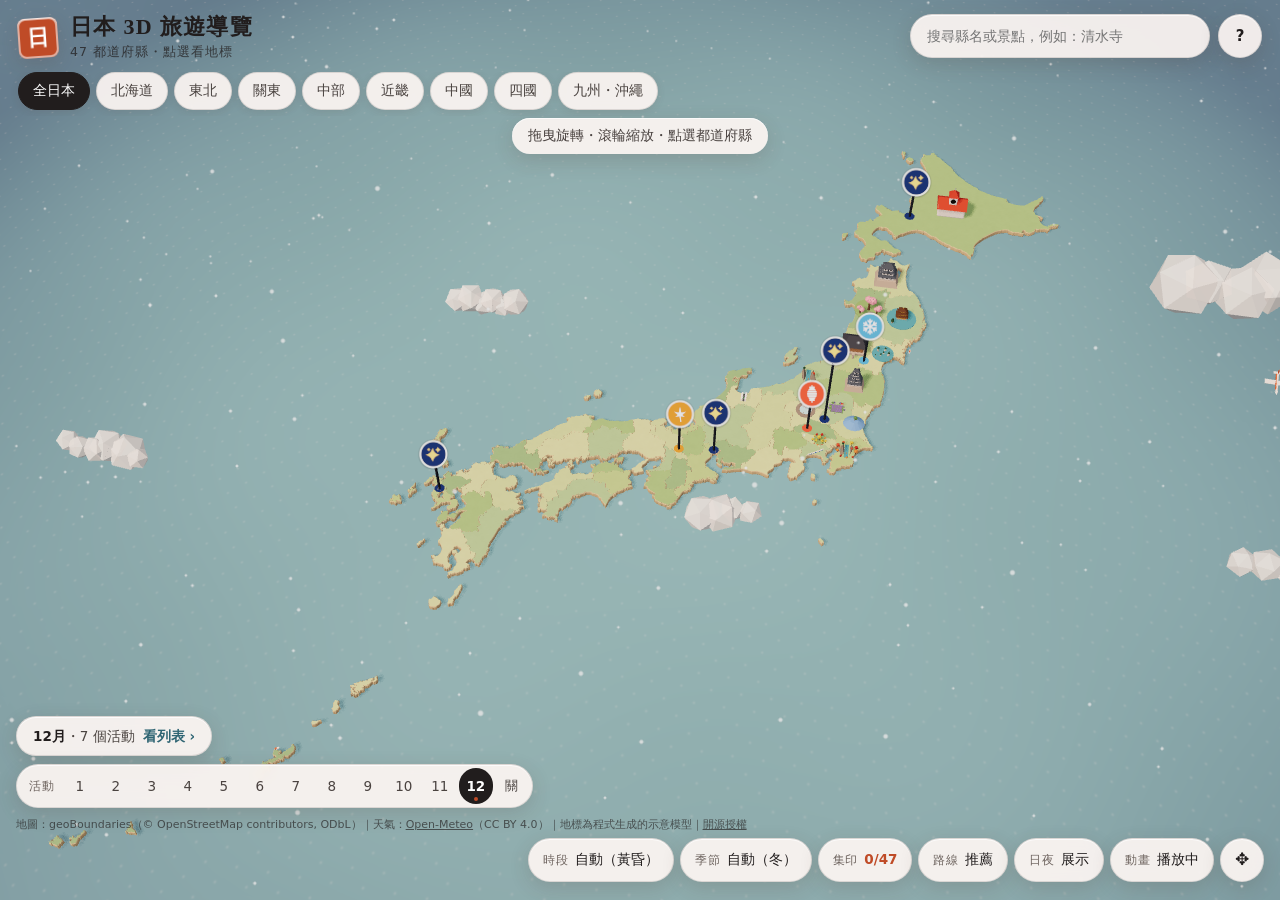
==== index.html @ 714fc8a9 "部署 GitHub Pages：來源 60e9af1" ====
<!doctype html>
<html lang="zh-Hant">
  <head>
    <meta charset="utf-8" />
    <meta name="viewport" content="width=device-width, initial-scale=1, viewport-fit=cover" />
    <meta name="theme-color" content="#d6e7ee" />
    <title>日本 3D 旅遊導覽</title>
    <meta name="description" content="用 3D 地圖漫遊日本 47 都道府縣，點選就會立起當地地標的立體模型。" />
    <link rel="icon" href="./favicon.svg" type="image/svg+xml" />
    <script>
      // 入口の保険: main.js(と import しているモジュール)が読めない・初期化に失敗したときに、文字の案内を出す
      (function () {
        var shown = false;
        window.__bootFail = function (why) {
          if (shown || document.documentElement.getAttribute("data-ready")) return;
          shown = true;
          var box = document.getElementById("boot-error"), msg = document.getElementById("boot-error-msg"), boot = document.getElementById("boot");
          if (boot) boot.hidden = true;
          if (msg) msg.textContent = why === "slow" ? "地圖載入時間較長，可能是網路較慢。" : "地圖沒有順利啟動（" + why + "）。";
          if (box) box.hidden = false;
        };
        window.addEventListener("error", function (e) {
          var t = e.target;
          if (t && t.tagName === "SCRIPT") window.__bootFail("程式檔載入失敗");
          // 模組を読み込んだあと、起動の合図より前に止まった(資料の読み込みエラーなど)
          else if (t === window && !document.documentElement.getAttribute("data-ready")) setTimeout(function () { window.__bootFail("初始化錯誤"); }, 0);
        }, true);
        setTimeout(function () { window.__bootFail("slow"); }, 20000);
      })();
    </script>
    <script type="module" crossorigin src="./assets/main-BTUrPEEm.js"></script>
    <link rel="modulepreload" crossorigin href="./assets/models-Bh6tmCLI.js">
    <link rel="stylesheet" crossorigin href="./assets/main-DDOm_IWH.css">
  </head>
  <body>
    <canvas id="stage" tabindex="0" role="application" aria-label="日本 3D 地圖。方向鍵旋轉、加減號縮放、Esc 返回"></canvas>
    <div class="boot" id="boot" role="status"><span class="boot-seal" aria-hidden="true">日</span>正在準備 3D 地圖…</div>
    <div class="boot-error" id="boot-error" role="alert" hidden>
      <b>無法顯示 3D 地圖</b>
      <p id="boot-error-msg"></p>
      <p>可以重新整理再試一次；若一直無法顯示，請確認瀏覽器已開啟 WebGL 2（硬體加速）。</p>
      <div class="boot-actions"><button type="button" onclick="location.reload()">重新整理</button></div>
    </div>
    <div id="labels" class="labels" aria-hidden="false"></div>

    <header class="topbar">
      <div class="brand">
        <span class="brand-seal" aria-hidden="true">日</span>
        <div>
          <h1>日本 3D 旅遊導覽</h1>
          <p class="brand-sub">47 都道府縣・點選看地標</p>
        </div>
      </div>
      <div class="top-actions">
        <div class="search" id="search">
          <input id="search-input" type="search" placeholder="搜尋縣名或景點，例如：清水寺" autocomplete="off" aria-label="搜尋縣名或景點"
                 role="combobox" aria-autocomplete="list" aria-expanded="false" aria-controls="search-results" />
          <ul id="search-results" class="search-results" role="listbox" aria-label="搜尋結果" hidden></ul>
        </div>
        <button type="button" class="round-btn" id="help-btn" aria-label="操作說明">?</button>
      </div>
    </header>

    <nav class="regions" id="regions" aria-label="地區"></nav>

    <p class="hint" id="hint">拖曳旋轉・滾輪縮放・點選都道府縣</p>
    <div class="badge" id="badge" hidden></div>

    <aside class="panel" id="panel" hidden aria-live="polite">
      <button type="button" class="sheet-handle" id="sheet-handle" aria-label="展開或收合"></button>
      <button type="button" class="close" id="panel-close" aria-label="返回全日本">×</button>
      <div id="panel-body"></div>
    </aside>

    <div class="dock" id="dock">
      <button type="button" class="dock-btn tool" id="phase-btn"><span class="dock-k">時段</span><span id="phase-label"></span></button>
      <button type="button" class="dock-btn tool" id="season-btn"><span class="dock-k">季節</span><span id="season-label"></span></button>
      <button type="button" class="dock-btn stamp" id="stamp-btn"><span class="dock-k">集印</span><span id="stamp-count">0/47</span></button>
      <button type="button" class="dock-btn route" id="route-btn" aria-pressed="false"><span class="dock-k">路線</span><span class="lbl-long" id="route-label">推薦</span></button>
      <button type="button" class="dock-btn tool" id="demo-btn" aria-pressed="false"><span class="dock-k">日夜</span><span>展示</span></button>
      <button type="button" class="dock-btn tool" id="pause-btn" aria-pressed="false"><span class="dock-k">動畫</span><span id="pause-label">播放中</span></button>
      <button type="button" class="dock-btn icon tool" id="move-btn" aria-pressed="false" title="切換：拖曳旋轉／拖曳移動"><span aria-hidden="true">✥</span><span class="sr">移動模式</span></button>
      <button type="button" class="dock-btn icon more" id="more-btn" aria-expanded="false" aria-controls="dock" title="更多工具"><span aria-hidden="true">⋯</span><span class="sr">更多工具</span></button>
    </div>
    <div class="demo-bar" id="demo-bar" role="group" aria-label="日夜展示" hidden>
      <span class="demo-clock" id="demo-clock" aria-live="off">10:00</span>
      <button type="button" class="demo-play" id="demo-play" aria-label="暫停日夜展示">❚❚</button>
      <button type="button" data-h="6.5">清晨</button>
      <button type="button" data-h="12">白天</button>
      <button type="button" data-h="17.6">黃昏</button>
      <button type="button" data-h="22">夜晚</button>
      <button type="button" class="demo-close" id="demo-close" aria-label="結束日夜展示">結束</button>
    </div>

    <aside class="sheet" id="stamp-panel" role="dialog" aria-modal="true" aria-labelledby="stamp-title" hidden>
      <button type="button" class="close" id="stamp-close" aria-label="關閉">×</button>
      <h2 id="stamp-title">都道府縣集印帳</h2>
      <p class="sheet-lead" id="stamp-lead">點開一個縣，就會蓋上它的朱印。</p>
      <p class="sheet-note">集印代表在這個網站裡逛過該縣，不代表實際去過。</p>
      <div class="stamp-grid" id="stamp-grid"></div>
    </aside>

    <aside class="sheet" id="help-panel" role="dialog" aria-modal="true" aria-labelledby="help-title" hidden>
      <button type="button" class="close" id="help-close" aria-label="關閉">×</button>
      <h2 id="help-title">怎麼操作</h2>
      <ul class="help-list">
        <li><b>旋轉</b>滑鼠左鍵拖曳；手機單指拖曳</li>
        <li><b>移動</b>滑鼠右鍵拖曳，或按右下「✥」切換成單指移動</li>
        <li><b>縮放</b>滾輪；手機雙指開合</li>
        <li><b>看地標</b>點一個縣，地標模型會在真實位置立起來；點模型、編號或卡片看景點詳情，按「‹ 回到…」回到清單</li>
        <li><b>季節活動</b>左下（手機在下方）選月份，地圖會立起當月的祭典、花火、櫻花與紅葉；點圖釘看介紹</li>
        <li><b>推薦路線</b>按右下「路線」選一條行程，地圖會依站序連起每一站並標上編號；按「播放旅程」可看旅程標記一站一站走完（弧線只表示順序，不是實際交通路線）</li>
        <li><b>鍵盤</b>先按 Tab 讓地圖取得焦點，方向鍵旋轉、Shift＋方向鍵移動、＋／－縮放</li>
        <li><b>日夜展示</b>按「日夜 展示」看一天的光線變化，可暫停或跳到清晨、白天、黃昏、夜晚（手機在「⋯」裡）</li>
        <li><b>動畫</b>按「動畫」可暫停雲、船、海浪與模型動畫；系統設定減少動態效果時會自動停止</li>
        <li><b>返回</b>按 Esc、點海面，或按面板右上的 ×</li>
      </ul>
      <p class="sheet-lead">地標是用程式組出來的示意模型，不是實際比例。天氣是 Open-Meteo 的目前三日預報，不會隨選的月份或日夜展示改變。熱門順序是本站的編輯排序。活動日期為往年慣例，花期與部分祭典每年不同，出發前請查當年公告。</p>
    </aside>

    <section class="fallback" id="fallback" hidden>
      <h2>都道府縣一覽</h2>
      <p class="fallback-note" id="fallback-note">你的瀏覽器不支援 WebGL 2，改用清單顯示。</p>
      <div id="fallback-list"></div>
    </section>

    <!-- 左下: 月份列と出典。上から積む -->
    <div class="corner">
      <button type="button" class="month-sum" id="month-sum" hidden></button>
      <div class="months" id="months" role="group" aria-label="季節活動：選月份">
        <span class="months-k" aria-hidden="true">活動</span>
      </div>
      <footer class="credit">
        地圖：geoBoundaries（© OpenStreetMap contributors, ODbL）｜天氣：<a href="https://open-meteo.com/" target="_blank" rel="noopener">Open-Meteo</a>（CC BY 4.0）｜地標為程式生成的示意模型｜<a href="./THIRD-PARTY-NOTICES.txt" target="_blank" rel="noopener">開源授權</a>
      </footer>
    </div>

  </body>
</html>
---- assets/main-DDOm_IWH.css ----
:root{--ink:#211d1d;--ink-2:#4a4340;--muted:#6f6560;--paper:#fff8f4e6;--paper-solid:#fff8f4;--card:#ffffffbd;--line:#211d1d1f;--line-2:#211d1d47;--shu:#bf4b27;--coral:#db6a41;--shu-soft:#fbe1d6;--ai:#2f6573;--teal:#3e7c8c;--butter:#fcea8b;--wood:#b48560;--sage:#71806a;--chip:#211d1d0f;--f-display:"Songti TC", "Noto Serif TC", "Noto Serif CJK TC", serif;--f-ja:"Hiragino Mincho ProN", "Yu Mincho", "Noto Serif CJK JP", serif;--f-body:system-ui, -apple-system, "PingFang TC", "Noto Sans TC", "Microsoft JhengHei", sans-serif;--float-ink:#211d1d;--shadow:0 1px 0 var(--card) inset, 0 6px 20px #4a342429;--shadow-lg:0 20px 60px #36261c4d;--tap:44px;--lightningcss-light:initial;--lightningcss-dark: ;color-scheme:light}:root[data-phase=night]{--float-ink:#f3eee8}:root[data-phase=night] .credit,:root[data-phase=night] .brand{text-shadow:0 1px 6px #0c102099}*{box-sizing:border-box}html,body{background:#cfe2e6;height:100%;margin:0;overflow:hidden}body{height:100dvh;font-family:var(--f-body);color:var(--ink);-webkit-font-smoothing:antialiased;font-size:15px;line-height:1.6}button{font:inherit;color:inherit}:focus-visible{outline:3px solid var(--coral);outline-offset:2px}#stage:focus-visible{outline:3px solid var(--coral);outline-offset:-3px}.sr{clip:rect(0 0 0 0);width:1px;height:1px;position:absolute;overflow:hidden}[hidden]{display:none!important}[lang=ja]{font-family:var(--f-ja)}#stage{touch-action:none;outline:none;width:100%;height:100%;display:block;position:fixed;inset:0}.topbar{z-index:10;pointer-events:none;padding:calc(14px + env(safe-area-inset-top,0px)) max(18px, env(safe-area-inset-right,0px)) 0 max(18px, env(safe-area-inset-left,0px));justify-content:space-between;align-items:flex-start;gap:12px;display:flex;position:fixed;top:0;left:0;right:0}.topbar>*{pointer-events:auto}.brand{color:var(--float-ink);align-items:center;gap:12px;display:flex}.brand-seal{background:var(--shu);color:#fff;width:40px;height:40px;font-family:var(--f-ja);box-shadow:inset 0 0 0 2px #ffffff8c, var(--shadow);border-radius:8px;place-items:center;font-size:22px;font-weight:700;display:grid;transform:rotate(-4deg)}.brand h1{font-family:var(--f-display);letter-spacing:.06em;margin:0;font-size:22px;font-weight:800;line-height:1.2}.brand-sub{opacity:.75;letter-spacing:.08em;margin:2px 0 0;font-size:12.5px}.top-actions{align-items:flex-start;gap:8px;display:flex}.search{position:relative}.search input{width:min(300px,48vw);min-height:var(--tap);border:1px solid var(--line);background:var(--paper);-webkit-backdrop-filter:blur(10px);backdrop-filter:blur(10px);font:inherit;color:var(--ink);box-shadow:var(--shadow);border-radius:999px;padding:10px 16px;font-size:14px}.search-results{background:var(--paper-solid);border:1px solid var(--line);width:min(340px,86vw);box-shadow:var(--shadow);border-radius:14px;max-height:60vh;margin:0;padding:6px;list-style:none;position:absolute;top:calc(100% + 6px);right:0;overflow:auto}.search-results button{text-align:left;cursor:pointer;width:100%;min-height:var(--tap);background:0 0;border:0;border-radius:10px;grid-template-columns:1fr auto;align-content:center;gap:2px 10px;padding:8px 10px;display:grid}.search-results button:hover,.search-results button.is-active{background:var(--chip)}.search-results .r-ja{color:var(--muted);grid-column:1;font-size:12.5px}.search-results .r-type{color:var(--muted);grid-area:1/2/span 2;align-self:center;font-size:12px}.round-btn{width:var(--tap);height:var(--tap);border:1px solid var(--line);background:var(--paper);-webkit-backdrop-filter:blur(10px);backdrop-filter:blur(10px);box-shadow:var(--shadow);cursor:pointer;border-radius:50%;flex:none;font-weight:700}.regions{z-index:9;left:0;right:0;top:calc(72px + env(safe-area-inset-top,0px));scrollbar-width:none;padding:0 max(18px, env(safe-area-inset-right,0px)) 6px max(18px, env(safe-area-inset-left,0px));pointer-events:none;gap:6px;display:flex;position:fixed;overflow-x:auto}.regions::-webkit-scrollbar{display:none}.regions button{pointer-events:auto;border:1px solid var(--line);background:var(--paper);-webkit-backdrop-filter:blur(8px);backdrop-filter:blur(8px);cursor:pointer;min-height:38px;color:var(--ink-2);border-radius:999px;flex:none;padding:5px 14px;font-size:13.5px;box-shadow:0 2px 8px #4a34241a}.regions button:hover{color:var(--ink)}.regions button[aria-pressed=true]{background:var(--ink);color:#fff;border-color:var(--ink)}.hint{z-index:5;left:50%;top:calc(118px + env(safe-area-inset-top,0px));background:var(--paper);-webkit-backdrop-filter:blur(8px);backdrop-filter:blur(8px);color:var(--ink-2);box-shadow:var(--shadow);white-space:nowrap;border-radius:999px;margin:0;padding:7px 16px;font-size:13.5px;transition:opacity .3s;position:fixed;transform:translate(-50%)}body.has-panel .hint{left:calc(50vw - 205px)}.badge{z-index:12;pointer-events:none;background:var(--ink);color:#fff;white-space:nowrap;border-radius:10px;padding:5px 11px;font-size:13.5px;position:fixed;transform:translate(14px,14px)}.badge [lang=ja],.badge span{opacity:.75;margin-left:6px;font-size:12.5px}.labels{z-index:6;pointer-events:none;position:fixed;inset:0;overflow:hidden}.lm-label{pointer-events:auto;cursor:pointer;white-space:nowrap;border:1px solid var(--line);background:var(--paper-solid);color:var(--ink);border-radius:999px;align-items:center;gap:6px;padding:3px 10px 3px 3px;font-size:13px;font-weight:600;transition:background .15s,color .15s;display:inline-flex;position:absolute;top:0;left:0;box-shadow:0 3px 10px #211d1d2e}.lm-label .lm-no{background:var(--shu);color:#fff;border-radius:50%;place-items:center;width:20px;height:20px;font-size:11.5px;font-weight:700;display:grid}.lm-label:hover,.lm-label.is-focus{background:var(--ink);color:#fff}.rt-label{pointer-events:auto;cursor:pointer;white-space:nowrap;border:1px solid var(--line);border-left:3px solid var(--c,var(--shu));background:var(--paper-solid);color:var(--ink);border-radius:999px;padding:1px 9px;font-size:12.5px;font-weight:700;position:absolute;top:0;left:0;box-shadow:0 3px 10px #211d1d2e}.rt-label:hover,.rt-label.is-hover{background:var(--ink);color:#fff}.panel{z-index:11;top:calc(112px + env(safe-area-inset-top,0px));right:max(16px, env(safe-area-inset-right,0px));bottom:calc(84px + env(safe-area-inset-bottom,0px));background:var(--paper);-webkit-backdrop-filter:blur(14px);backdrop-filter:blur(14px);border:1px solid var(--line);width:380px;max-width:calc(100vw - 32px);box-shadow:var(--shadow);overscroll-behavior:contain;border-radius:18px;padding:18px 18px 22px;position:fixed;overflow:auto}.sheet-handle{display:none}.close{width:var(--tap);height:var(--tap);cursor:pointer;z-index:2;background:0 0;border:0;border-radius:50%;place-items:center;font-size:20px;line-height:1;display:grid;position:absolute;top:6px;right:6px}.close:before{content:"";background:var(--chip);z-index:-1;border-radius:50%;transition:background .15s;position:absolute;inset:6px}.close:hover:before{background:#211d1d1f}.p-eyebrow{color:var(--muted);letter-spacing:.06em;align-items:center;gap:8px;font-size:12.5px;display:flex}.p-eyebrow .chip{background:var(--chip);color:var(--ink-2);border-radius:999px;padding:1px 9px}.p-title{flex-wrap:wrap;align-items:baseline;gap:4px 12px;margin:6px 0 2px;padding-right:36px;display:flex}.p-title h2{font-family:var(--f-display);letter-spacing:.04em;margin:0;font-size:28px;font-weight:800}.p-title .ja{color:var(--ink-2);font-size:16px}.p-read{color:var(--muted);letter-spacing:.04em;margin:0 0 10px;font-size:12.5px}.p-intro{color:var(--ink-2);margin:0 0 14px}.wx{grid-template-columns:repeat(3,1fr);gap:6px;margin:0 0 16px;display:grid}.wx-day{background:var(--card);border:1px solid var(--line);border-radius:12px;padding:7px 9px;font-size:12.5px;line-height:1.45}.wx-day b{font-size:13px;display:block}.wx-day .t{font-variant-numeric:tabular-nums}.wx-day .pop{color:var(--ai)}.wx-note{color:var(--muted);grid-column:1/-1;font-size:12px}.p-h{font-family:var(--f-display);justify-content:space-between;align-items:baseline;margin:4px 0 8px;font-size:16px;font-weight:700;display:flex}.p-h small{font-family:var(--f-body);color:var(--muted);font-size:12px;font-weight:400}.lm-list{gap:8px;margin:0 0 16px;padding:0;list-style:none;display:grid}.lm-card{background:var(--card);border:1px solid var(--line);cursor:pointer;text-align:left;border-radius:14px;grid-template-columns:26px 1fr;gap:4px 10px;width:100%;padding:11px 12px;transition:border-color .15s,background .15s;display:grid}.lm-card:hover{border-color:#211d1d4d}.lm-card.is-focus{border-color:var(--shu);box-shadow:0 0 0 2px var(--shu-soft);background:#fff}.lm-card .no{background:var(--shu);color:#fff;border-radius:50%;grid-row:1/span 3;place-items:center;width:24px;height:24px;margin-top:2px;font-size:12.5px;font-weight:700;display:grid}.lm-card .nm{font-size:15px;font-weight:700}.lm-card .nm [lang=ja]{color:var(--muted);margin-left:6px;font-size:13px;font-weight:600}.lm-card .ds{color:var(--ink-2);margin:0;font-size:13.5px}.lm-card .meta{flex-wrap:wrap;align-items:center;gap:6px;display:flex}.tag{background:var(--chip);color:var(--ink-2);border-radius:999px;padding:1px 8px;font-size:11.5px}.lm-card a{color:var(--ai);text-underline-offset:3px;font-size:12.5px}.food{flex-wrap:wrap;gap:6px;margin:0 0 16px;padding:0;list-style:none;display:flex}.food li{background:var(--card);border:1px solid var(--line);border-radius:999px;align-items:center;gap:4px;padding:3px 12px 3px 4px;font-size:13.5px;display:inline-flex}.food img{flex:none;width:40px;height:40px}.food [lang=ja]{color:var(--muted);margin-left:4px;font-size:12px}.back-btn{border:1px solid var(--line);min-height:var(--tap);cursor:pointer;background:#fff;border-radius:12px;padding:8px 16px;box-shadow:0 2px 6px #4a342414}.back-btn:hover{border-color:var(--line-2)}.p-back{min-height:var(--tap);color:var(--ai);cursor:pointer;background:0 0;border:0;margin:-6px 0 0;padding:0 12px 0 0;font-size:13.5px;font-weight:600}.p-back:hover{text-underline-offset:3px;text-decoration:underline}.approx{color:#84570a;white-space:nowrap;vertical-align:1px;background:#fff1cf;border-radius:999px;margin-left:6px;padding:0 7px;font-size:11px;font-weight:600;line-height:1.7;display:inline-block}.ev-feature{border:1px solid var(--line);border-left:4px solid var(--c);background:#fff;border-radius:14px;grid-template-columns:46px 1fr;gap:12px;margin:0 0 14px;padding:12px 14px 12px 12px;display:grid}.ev-feature img{width:46px;height:46px}.ev-feature h3{font-family:var(--f-display);margin:0;font-size:17px;line-height:1.35}.ev-feature h3 [lang=ja]{color:var(--muted);font-size:12.5px;font-weight:600;display:block}.ev-k{color:var(--muted);letter-spacing:.06em;font-size:12px}.ev-when{color:var(--ink);margin:4px 0 2px;font-size:13.5px;font-weight:600}.ev-note{color:var(--ink-2);margin:0;font-size:13.5px}.ev-mini{gap:6px;margin:0 0 16px;padding:0;list-style:none;display:grid}.ev-row{text-align:left;cursor:pointer;width:100%;min-height:var(--tap);border:1px solid var(--line);background:var(--card);border-radius:12px;grid-template-columns:28px 1fr auto;align-items:center;gap:8px;padding:5px 10px 5px 6px;font-size:14px;display:grid}.ev-row img{width:28px;height:28px}.ev-row .nm{font-weight:600}.ev-row .mo{color:var(--muted);font-variant-numeric:tabular-nums;font-size:12.5px}.ev-row.is-on .mo{color:var(--shu);font-weight:700}.ev-row:hover{border-color:#211d1d4d}.ev-row.is-focus{border-color:var(--shu);background:#fff}.p-h.ev-h>span{align-items:center;gap:6px;display:inline-flex}.ev-list{gap:8px;margin:0 0 16px;padding:0;list-style:none;display:grid}.ev-card{text-align:left;cursor:pointer;border:1px solid var(--line);background:var(--card);border-radius:14px;grid-template-columns:34px 1fr;gap:2px 10px;width:100%;padding:10px 12px 11px 10px;transition:border-color .15s;display:grid}.ev-card img{grid-row:1/span 3;width:34px;height:34px;margin-top:1px}.ev-card .nm{font-size:15px;font-weight:700}.ev-card .nm [lang=ja]{color:var(--muted);margin-left:6px;font-size:12.5px;font-weight:600}.ev-card .where{color:var(--ink-2);font-size:12.5px}.ev-card .ds{color:var(--ink-2);font-size:13.5px}.ev-card:hover{border-color:#211d1d4d}.ev-foot{color:var(--muted);margin:0 0 6px;font-size:12px}.rt-list{gap:8px;margin:0;padding:0;list-style:none;display:grid}.rt-card{text-align:left;cursor:pointer;border:1px solid var(--line);background:var(--card);border-radius:14px;grid-template-columns:50px 1fr;gap:1px 12px;width:100%;padding:10px 12px 11px 10px;transition:border-color .15s;display:grid}.rt-card:hover{border-color:var(--c)}.rt-card.is-focus{border-color:var(--c);box-shadow:0 0 0 2px color-mix(in srgb, var(--c) 25%, transparent);background:#fff}.rt-days{background:var(--c);color:#fff;width:50px;height:50px;font-family:var(--f-display);border-radius:12px;grid-row:1/span 3;align-self:start;place-items:center;font-size:22px;font-weight:800;line-height:1;display:grid}.rt-days small{margin-top:-10px;font-size:11px;font-weight:700}.rt-card .nm{font-size:15.5px;font-weight:700}.rt-path{color:var(--ink-2);font-size:13px}.rt-best{color:var(--muted);font-size:12px}.chip.rt-chip{background:var(--c);color:#fff;font-weight:700}.rt-stops .lm-card .no{background:var(--c)}.rt-stops .lm-card.is-focus{border-color:var(--c);box-shadow:0 0 0 2px color-mix(in srgb, var(--c) 22%, transparent)}.tag.day{background:var(--ink);color:#fff}.dock{z-index:10;right:max(16px, env(safe-area-inset-right,0px));bottom:calc(18px + env(safe-area-inset-bottom,0px));align-items:center;gap:6px;display:flex;position:fixed}.dock-btn{border:1px solid var(--line);background:var(--paper);-webkit-backdrop-filter:blur(8px);backdrop-filter:blur(8px);box-shadow:var(--shadow);min-height:var(--tap);cursor:pointer;white-space:nowrap;border-radius:999px;align-items:center;gap:6px;padding:7px 14px;font-size:13.5px;transition:background .15s,transform .1s;display:inline-flex}.dock-btn:hover{background:var(--paper-solid)}.dock-btn:active{transform:translateY(1px)}.dock-btn[aria-pressed=true]{background:var(--ink);color:#fff;border-color:var(--ink)}.dock-btn[aria-pressed=true] .dock-k{color:#ffffffb8}.dock-btn.more{display:none}.dock-k{color:var(--muted);letter-spacing:.08em;font-size:11.5px}.dock-btn.stamp #stamp-count{font-variant-numeric:tabular-nums;color:var(--shu);font-weight:700}.dock-btn.icon{width:var(--tap);height:var(--tap);justify-content:center;align-items:center;padding:0;font-size:17px}.dock-btn.icon[aria-pressed=true],.dock-btn.route[aria-pressed=true]{background:var(--ink);color:#fff}.dock-btn.route[aria-pressed=true] .dock-k{color:var(--card)}.dock-btn.route #route-label{text-overflow:ellipsis;max-width:11em;overflow:hidden}.lbl-short{display:none}.months{scrollbar-width:none;background:var(--paper);-webkit-backdrop-filter:blur(8px);backdrop-filter:blur(8px);border:1px solid var(--line);max-width:100%;box-shadow:var(--shadow);border-radius:999px;align-items:center;gap:2px;padding:3px;display:flex;overflow-x:auto}.months::-webkit-scrollbar{display:none}.months-k{color:var(--muted);letter-spacing:.08em;flex:none;padding:0 6px 0 9px;font-size:11.5px}.months button{cursor:pointer;font-variant-numeric:tabular-nums;min-width:34px;height:36px;color:var(--ink-2);background:0 0;border:0;border-radius:999px;flex:none;padding:0 4px;font-size:13.5px;position:relative}.months button:hover{background:var(--chip);color:var(--ink)}.months button.is-now:after{content:"";background:var(--shu);border-radius:50%;width:4px;height:4px;margin-left:-2px;position:absolute;bottom:3px;left:50%}.months button[aria-pressed=true]{background:var(--ink);color:#fff;font-weight:700}.months button.off{font-size:12.5px}.months button.off[aria-pressed=true]{background:var(--chip);color:var(--ink)}.month-sum{border:1px solid var(--line);background:var(--paper);-webkit-backdrop-filter:blur(8px);backdrop-filter:blur(8px);box-shadow:var(--shadow);cursor:pointer;white-space:nowrap;min-height:40px;color:var(--ink-2);border-radius:999px;padding:6px 16px;font-size:13.5px}.month-sum b{color:var(--ink)}.month-sum .go{color:var(--ai);margin-left:8px;font-weight:600}.month-sum:hover .go{text-underline-offset:3px;text-decoration:underline}.dock-btn.pop{animation:.6s pop}@keyframes pop{30%{transform:scale(1.18)}}.sheet{z-index:20;background:var(--paper-solid);border:1px solid var(--line);width:min(560px,100vw - 32px);max-height:min(80vh,760px);box-shadow:var(--shadow-lg);border-radius:20px;padding:20px 20px 24px;position:fixed;top:50%;left:50%;overflow:auto;transform:translate(-50%,-50%)}.sheet h2{font-family:var(--f-display);margin:0 0 4px;font-size:22px}.sheet-lead{color:var(--ink-2);margin:0 0 14px;font-size:14px}.stamp-grid{grid-template-columns:repeat(auto-fill,minmax(70px,1fr));gap:10px;display:grid}.stamp-cell{cursor:pointer;background:0 0;border:0;justify-items:center;gap:4px;padding:0;display:grid}.stamp-seal{width:58px;height:58px;font-family:var(--f-ja);text-align:center;color:#211d1d4d;border:2px dashed #211d1d33;border-radius:50%;place-items:center;font-size:15px;font-weight:700;line-height:1.1;display:grid}.stamp-cell.is-done .stamp-seal{border:3px double var(--shu);color:var(--shu);background:#bf4b270d;transform:rotate(-8deg)}.stamp-cell small{color:var(--muted);font-size:11.5px}.help-list{gap:8px;margin:0 0 14px;padding-left:0;list-style:none;display:grid}.help-list b{min-width:4.5em;color:var(--shu);display:inline-block}.corner{z-index:10;left:max(16px, env(safe-area-inset-left,0px));bottom:calc(8px + env(safe-area-inset-bottom,0px));pointer-events:none;flex-direction:column;align-items:flex-start;gap:8px;max-width:calc(100vw - 780px);display:flex;position:fixed}.corner>*{pointer-events:auto}.credit{color:var(--float-ink);opacity:.65;font-size:11px}.credit a{color:inherit}.fallback{z-index:40;padding:calc(28px + env(safe-area-inset-top,0px)) 20px 40px;background:var(--paper-solid);position:fixed;inset:0;overflow:auto}.fallback h3{font-family:var(--f-display);margin:18px 0 4px}@media (width<=1340px) and (width>=721px){.corner{bottom:calc(66px + env(safe-area-inset-bottom,0px));max-width:calc(100vw - 32px)}body.has-panel .corner{max-width:calc(100vw - 440px)}}@media (width<=720px){.topbar{flex-direction:column;gap:8px}.top-actions{width:100%}.search{flex:1}.search input{width:100%}.regions{top:calc(118px + env(safe-area-inset-top,0px))}.regions button{min-height:40px}.brand h1{font-size:19px}.brand-seal{width:34px;height:34px;font-size:19px}.panel{width:auto;max-width:none;max-height:44dvh;padding:0 max(16px, env(safe-area-inset-left,0px)) calc(20px + env(safe-area-inset-bottom,0px));border-radius:20px 20px 0 0;transition:max-height .25s;inset:auto 0 0}.panel.is-full{max-height:88dvh}.sheet-handle{z-index:3;width:calc(100% + 32px);height:var(--tap);background:linear-gradient(var(--paper-solid) 70%, transparent);cursor:grab;touch-action:none;border:0;margin:0 -16px 2px;padding:0;display:block;position:sticky;top:0}.sheet-handle:before{content:"";background:#211d1d40;border-radius:3px;width:44px;height:5px;margin:0 auto;display:block}.panel .close{z-index:4;top:0}.dock{left:max(12px, env(safe-area-inset-left,0px));right:max(12px, env(safe-area-inset-right,0px));bottom:calc(10px + env(safe-area-inset-bottom,0px));flex-wrap:wrap-reverse;justify-content:center;gap:6px}.dock:before{content:"";flex-basis:100%;order:1;height:0}.dock-btn{padding:7px 12px}.dock-btn.tool{order:2;display:none}body.show-tools .dock-btn.tool,.dock-btn.more{display:inline-flex}.dock-btn.more[aria-expanded=true]{background:var(--ink);color:#fff}.lbl-long{display:none}.lbl-short{display:inline}.dock-btn.route .dock-k{color:inherit;letter-spacing:0;font-size:13.5px}.dock-btn.route[aria-pressed=true] .dock-k{color:#fff}.corner{left:max(12px, env(safe-area-inset-left,0px));right:max(12px, env(safe-area-inset-right,0px));bottom:calc(18px + var(--dock-h,44px) + env(safe-area-inset-bottom,0px));align-items:center;gap:6px;max-width:none}.month-sum{min-height:var(--tap)}.months{scroll-snap-type:x proximity;overscroll-behavior-x:contain;touch-action:pan-x;gap:2px;width:100%}.months-k{display:none}.months button{min-width:var(--tap);height:var(--tap);scroll-snap-align:center;flex:none;padding:0 6px;font-size:14px}.hint{top:auto;bottom:calc(78px + var(--dock-h,44px) + env(safe-area-inset-bottom,0px));white-space:normal;text-align:center;max-width:calc(100vw - 32px)}body.show-tools .hint,body.has-month .hint,.credit,body.has-panel .dock,body.has-panel .hint,body.has-panel .regions,body.has-panel .corner,body.has-panel .demo-bar{display:none}.p-title h2{font-size:24px}.demo-bar{bottom:calc(132px + var(--dock-h,44px) + env(safe-area-inset-bottom,0px))}}@media (pointer:coarse){.months button{min-width:var(--tap);height:var(--tap)}.regions button{min-height:var(--tap)}}@media (prefers-reduced-motion:reduce){*{transition:none!important;animation:none!important}}.season-chip{color:var(--c);background:color-mix(in srgb, var(--c) 14%, #fff);border:1px solid color-mix(in srgb, var(--c) 35%, #fff);border-radius:999px;margin-right:6px;padding:1px 8px;font-size:11.5px;font-weight:700;display:inline-block}.lm-card .meta .season-chip{margin-right:0;font-weight:600}.lm-when{color:var(--ink);flex-wrap:wrap;align-items:center;gap:2px;margin:0;font-size:13px;font-weight:600;display:flex}.lm-card.is-season{background:#fff}.lm-card>:not(.no){grid-column:2}.lm-card .no{grid-row:1/span 4}.season-dot{color:#fff;background:var(--c);border-radius:50%;justify-self:center;place-items:center;width:26px;height:26px;font-size:12.5px;font-weight:700;display:grid}.lm-label .lm-season{background:var(--c);color:#fff;border-radius:50%;place-items:center;width:18px;height:18px;margin-left:-3px;font-size:10.5px;font-weight:700;display:grid}.lm-label.is-compact{gap:4px;padding:3px}.lm-label.is-compact .lm-name{display:none}.lm-label.is-compact:hover,.lm-label.is-compact.is-hover,.lm-label.is-compact.is-focus{z-index:2;padding:3px 10px 3px 3px}.lm-label.is-compact:hover .lm-name,.lm-label.is-compact.is-hover .lm-name,.lm-label.is-compact.is-focus .lm-name{display:inline}.minor-list{gap:6px;margin:0 0 16px;padding:0;list-style:none;display:grid}.minor-row{text-align:left;cursor:pointer;border:1px solid var(--line);background:var(--card);border-radius:12px;grid-template-columns:26px 1fr auto;align-items:center;gap:2px 8px;width:100%;padding:6px 10px 6px 6px;font-size:14px;display:grid}.minor-row img{grid-row:1/span 2;align-self:start;width:26px;height:26px}.minor-row .nm{font-weight:600}.minor-row .nm [lang=ja]{color:var(--muted);margin-left:6px;font-size:12px;font-weight:500}.minor-row .ct{color:var(--muted);white-space:nowrap;font-size:11.5px}.minor-row .ds{color:var(--ink-2);grid-column:2/span 2;font-size:13px}.minor-row:hover{border-color:#211d1d4d}.minor-row.is-focus{border-color:var(--shu);background:#fff}.lm-card.is-minor{gap:2px 10px;padding:8px 12px}.lm-card.is-minor .nm{flex-wrap:wrap;align-items:center;gap:6px;font-size:14px;display:flex}.lm-card.is-minor .nm img{flex:none;width:18px;height:18px}.lm-card.is-minor .ds{font-size:13px}.lm-card.is-minor .no{background:color-mix(in srgb, var(--shu) 70%, #fff)}.boot{z-index:30;background:var(--paper-solid);box-shadow:var(--shadow);color:var(--ink-2);border-radius:999px;align-items:center;gap:12px;padding:12px 20px 12px 12px;font-size:14.5px;display:inline-flex;position:fixed;top:50%;left:50%;transform:translate(-50%,-50%)}.boot-seal{background:var(--shu);color:#fff;width:34px;height:34px;font-family:var(--f-ja);border-radius:8px;place-items:center;font-size:18px;font-weight:700;animation:1.2s ease-in-out infinite boot-bob;display:grid}@keyframes boot-bob{50%{transform:translateY(-4px)rotate(-6deg)}}.boot-error{z-index:31;background:var(--paper-solid);border:1px solid var(--line);width:min(420px,100vw - 32px);box-shadow:var(--shadow-lg);border-radius:20px;padding:20px 22px;position:fixed;top:50%;left:50%;transform:translate(-50%,-50%)}.boot-error b{font-family:var(--f-display);font-size:19px}.boot-error p{color:var(--ink-2);margin:6px 0;font-size:14px}.boot-actions{align-items:center;gap:8px;margin-top:12px;display:flex}.boot-actions button,.boot-actions a{min-height:var(--tap);border:1px solid var(--line);background:var(--ink);color:#fff;cursor:pointer;border-radius:12px;align-items:center;padding:0 18px;font-size:14px;text-decoration:none;display:inline-flex}.boot-actions a{color:var(--ink);background:#fff}.fallback-note{color:var(--ink-2)}.demo-bar{z-index:10;left:50%;bottom:calc(76px + env(safe-area-inset-bottom,0px));scrollbar-width:none;background:var(--paper);-webkit-backdrop-filter:blur(10px);backdrop-filter:blur(10px);border:1px solid var(--line);max-width:calc(100vw - 24px);box-shadow:var(--shadow);border-radius:999px;align-items:center;gap:4px;padding:4px;display:flex;position:fixed;overflow-x:auto;transform:translate(-50%)}.demo-bar::-webkit-scrollbar{display:none}.demo-bar button{cursor:pointer;min-width:40px;min-height:40px;color:var(--ink-2);background:0 0;border:0;border-radius:999px;flex:none;padding:0 12px;font-size:13.5px}.demo-bar button:hover{background:var(--chip);color:var(--ink)}.demo-bar button:disabled{opacity:.4;cursor:default}.demo-clock{font-variant-numeric:tabular-nums;color:var(--ink);flex:none;padding:0 10px 0 12px;font-size:16px;font-weight:700}.demo-bar .demo-play{background:var(--ink);color:#fff;width:40px;padding:0}.demo-bar .demo-play:hover{background:var(--ink-2);color:#fff}.demo-bar .demo-close{color:var(--shu);font-weight:600}@media (width<=1340px) and (width>=721px){.demo-bar{bottom:calc(150px + env(safe-area-inset-bottom,0px))}}.ss-row{text-align:left;cursor:pointer;width:100%;min-height:var(--tap);border:1px solid var(--line);background:var(--card);border-radius:12px;grid-template-columns:28px 1fr auto;align-items:center;gap:8px;padding:5px 10px 5px 6px;font-size:14px;display:grid}.ss-row .nm{font-weight:600}.ss-row .mo{color:var(--muted);font-variant-numeric:tabular-nums;font-size:12.5px}.ss-row:hover{border-color:var(--line-2)}.sheet-note{color:var(--muted);margin:-6px 0 14px;font-size:12.5px}.lm-card.has-thumb{grid-template-columns:26px 1fr 52px}.lm-card.has-thumb>:not(.no):not(.lm-thumb){grid-column:2}.lm-card>.lm-thumb{border:1px solid var(--line);object-fit:contain;background:radial-gradient(circle at 50% 70%,#f5e7d8,#fff8f4 70%);border-radius:12px;grid-area:1/3/span 3;align-self:start;width:52px;height:52px}.lm-card>.lm-thumb:not([src]){visibility:hidden}.lm-card .more-link{color:var(--ai);font-size:12.5px;font-weight:600}.lm-card:focus-visible,.ev-row:focus-visible,.ss-row:focus-visible,.rt-card:focus-visible,.ev-card:focus-visible{outline-offset:1px}.sd-hero{grid-template-columns:112px 1fr;align-items:center;gap:14px;margin:8px 0 12px;display:grid}.sd-thumb{border:1px solid var(--line);object-fit:contain;background:radial-gradient(circle at 50% 72%,#f1dcc6,#fff8f4 72%);border-radius:20px;width:112px;height:112px;box-shadow:inset 0 -6px 12px #b485601f}.sd-hero h2{font-family:var(--f-display);margin:0;font-size:24px;font-weight:800;line-height:1.25}.sd-hero .ja{color:var(--ink-2);font-size:15px;display:block}.sd-hero .p-read{margin:2px 0 0}.sd-no{background:var(--shu);color:#fff;border-radius:50%;place-items:center;width:26px;height:26px;font-size:13px;font-weight:700;display:inline-grid}.sd-facts{background:var(--card);border:1px solid var(--line);border-radius:14px;grid-template-columns:auto 1fr;gap:6px 14px;margin:0 0 14px;padding:12px 14px;font-size:14px;display:grid}.sd-facts dt{color:var(--muted);white-space:nowrap;padding-top:1px;font-size:12.5px}.sd-facts dd{color:var(--ink);margin:0}.sd-facts small{color:var(--muted);font-size:12px}.sd-season{border:1px solid color-mix(in srgb, var(--c) 35%, #fff);background:color-mix(in srgb, var(--c) 8%, #fff);border-radius:14px;margin:0 0 14px;padding:10px 12px}.sd-season p{color:var(--ink-2);margin:4px 0 0;font-size:13.5px}.sd-actions{flex-wrap:wrap;gap:8px;margin:0 0 8px;display:flex}.sd-actions a,.sd-actions button{min-height:var(--tap);border:1px solid var(--line);color:var(--ink);cursor:pointer;background:#fff;border-radius:12px;align-items:center;gap:6px;padding:0 16px;font-size:14px;text-decoration:none;display:inline-flex}.sd-actions .primary{background:var(--ink);color:#fff;border-color:var(--ink)}.sd-actions button:disabled{opacity:.4;cursor:default}.sd-foot{color:var(--muted);margin:10px 0 0;font-size:12px}.jr{border:1px solid var(--line);background:#fff;border-radius:16px;margin:0 0 16px;padding:12px;box-shadow:0 2px 8px #4a34240f}.jr-ctl{flex-wrap:wrap;align-items:center;gap:6px;display:flex}.jr-btn{min-height:var(--tap);min-width:var(--tap);border:1px solid var(--line);background:var(--paper-solid);cursor:pointer;border-radius:12px;justify-content:center;align-items:center;gap:6px;padding:0 14px;font-size:14px;display:inline-flex}.jr-btn.primary{background:var(--c,var(--ink));color:#fff;border-color:#0000;font-weight:700}.jr-btn:disabled{opacity:.4;cursor:default}.jr-follow{min-height:var(--tap);color:var(--ink-2);cursor:pointer;align-items:center;gap:6px;padding:0 6px;font-size:13.5px;display:inline-flex}.jr-follow input{width:20px;height:20px;accent-color:var(--ink)}.jr-now{background:var(--paper-solid);border-left:4px solid var(--c,var(--shu));border-radius:12px;margin:10px 0 0;padding:10px 12px;font-size:14px}.jr-now b{font-size:15px}.jr-now .tag{margin-right:4px}.jr-now p{color:var(--ink-2);margin:4px 0 0;font-size:13.5px}.jr-note{color:var(--muted);margin:8px 0 0;font-size:12px}.jr-log{margin:8px 0 0;font-size:13px}.jr-log summary{cursor:pointer;min-height:32px;color:var(--ink-2);align-items:center;font-weight:600;display:flex}.jr-log ol{color:var(--ink-2);gap:2px;margin:4px 0 0;padding-left:1.4em;display:grid}.jr-log .t{color:var(--muted);font-variant-numeric:tabular-nums;margin-right:6px;font-size:12px}.jr-card{z-index:3;pointer-events:none;background:var(--paper-solid);border:1px solid var(--line);border-top:4px solid var(--c,var(--shu));width:max-content;max-width:260px;color:var(--ink-2);border-radius:14px;padding:8px 12px 9px;font-size:13px;transition:opacity .2s;position:absolute;top:0;left:0;box-shadow:0 8px 24px #36261c38}.jr-card b{color:var(--ink);font-size:15px;display:block}.jr-card .d{color:var(--c,var(--shu));letter-spacing:.04em;font-size:11.5px;font-weight:700}.jr-card p{white-space:normal;margin:2px 0 0}.lm-card{cursor:default;position:relative}.lm-open{font:inherit;color:inherit;text-align:left;cursor:pointer;background:0 0;border:0;justify-self:start;margin:0;padding:0}.lm-open:after{content:"";z-index:0;border-radius:14px;position:absolute;inset:0}.lm-open:focus-visible{outline:none}.lm-card:has(.lm-open:focus-visible){outline:3px solid var(--coral);outline-offset:1px}.lm-card .meta a{z-index:1;align-items:center;min-height:28px;padding:0 2px;display:inline-flex;position:relative}@media (width>=721px){body.has-panel .demo-bar{max-width:calc(100vw - 440px);left:calc(50vw - 205px)}}@media (height<=500px) and (orientation:landscape) and (width>=721px){.brand-sub,.hint,.credit{display:none}.brand-seal{width:34px;height:34px;font-size:19px}.regions{top:calc(62px + env(safe-area-inset-top,0px))}.panel{top:calc(62px + env(safe-area-inset-top,0px));bottom:calc(8px + env(safe-area-inset-bottom,0px));width:min(360px,48vw)}body.has-panel .regions,body.has-panel .corner,body.has-panel .dock,body.has-panel .demo-bar{display:none}.dock{bottom:calc(8px + env(safe-area-inset-bottom,0px));flex-wrap:wrap-reverse;justify-content:flex-end;max-width:52vw}.dock-btn.tool{display:none}body.show-tools .dock-btn.tool,.dock-btn.more{display:inline-flex}.dock-btn.more[aria-expanded=true]{background:var(--ink);color:#fff}.lbl-long{display:none}.lbl-short{display:inline}.corner{bottom:calc(8px + env(safe-area-inset-bottom,0px));gap:6px;max-width:calc(100vw - 300px)}.demo-bar{bottom:calc(110px + env(safe-area-inset-bottom,0px))}}
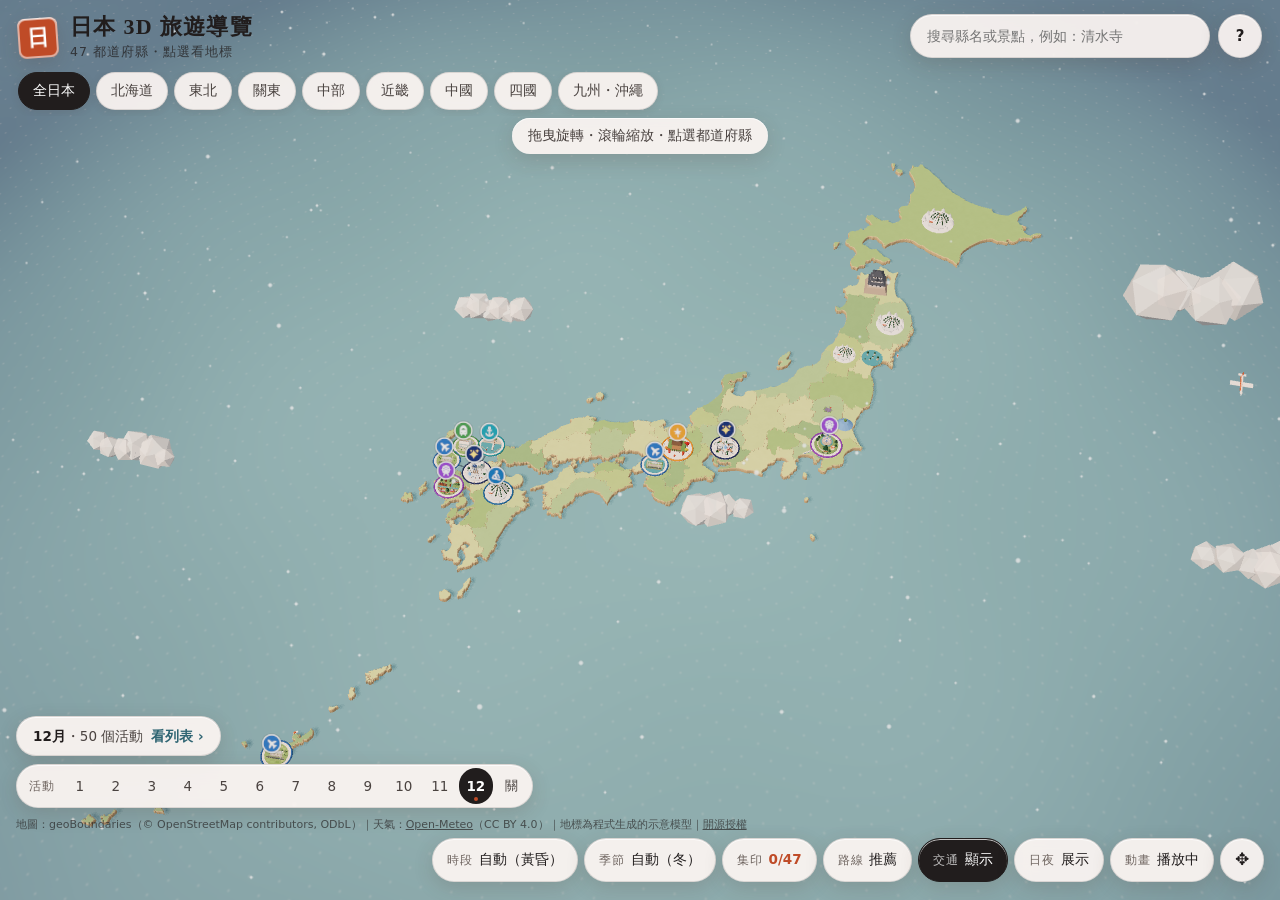
==== commit 8e2a3e9b: "部署 GitHub Pages：來源 5cff9d6" ====
--- a/index.html
+++ b/index.html
@@ -28,9 +28,9 @@
         setTimeout(function () { window.__bootFail("slow"); }, 20000);
       })();
     </script>
-    <script type="module" crossorigin src="./assets/main-BTUrPEEm.js"></script>
-    <link rel="modulepreload" crossorigin href="./assets/models-Bh6tmCLI.js">
-    <link rel="stylesheet" crossorigin href="./assets/main-DDOm_IWH.css">
+    <script type="module" crossorigin src="./assets/main-vg2f8KiK.js"></script>
+    <link rel="modulepreload" crossorigin href="./assets/models-CT3aOBjJ.js">
+    <link rel="stylesheet" crossorigin href="./assets/main-CtqE5uAm.css">
   </head>
   <body>
     <canvas id="stage" tabindex="0" role="application" aria-label="日本 3D 地圖。方向鍵旋轉、加減號縮放、Esc 返回"></canvas>
@@ -77,6 +77,7 @@
       <button type="button" class="dock-btn tool" id="season-btn"><span class="dock-k">季節</span><span id="season-label"></span></button>
       <button type="button" class="dock-btn stamp" id="stamp-btn"><span class="dock-k">集印</span><span id="stamp-count">0/47</span></button>
       <button type="button" class="dock-btn route" id="route-btn" aria-pressed="false"><span class="dock-k">路線</span><span class="lbl-long" id="route-label">推薦</span></button>
+      <button type="button" class="dock-btn" id="hub-btn" aria-pressed="true" title="顯示或隱藏機場、車站、港口"><span class="dock-k">交通</span><span id="hub-label">顯示</span></button>
       <button type="button" class="dock-btn tool" id="demo-btn" aria-pressed="false"><span class="dock-k">日夜</span><span>展示</span></button>
       <button type="button" class="dock-btn tool" id="pause-btn" aria-pressed="false"><span class="dock-k">動畫</span><span id="pause-label">播放中</span></button>
       <button type="button" class="dock-btn icon tool" id="move-btn" aria-pressed="false" title="切換：拖曳旋轉／拖曳移動"><span aria-hidden="true">✥</span><span class="sr">移動模式</span></button>
@@ -108,7 +109,8 @@
         <li><b>移動</b>滑鼠右鍵拖曳，或按右下「✥」切換成單指移動</li>
         <li><b>縮放</b>滾輪；手機雙指開合</li>
         <li><b>看地標</b>點一個縣，地標模型會在真實位置立起來；點模型、編號或卡片看景點詳情，按「‹ 回到…」回到清單</li>
-        <li><b>季節活動</b>左下（手機在下方）選月份，地圖會立起當月的祭典、花火、櫻花與紅葉；點圖釘看介紹</li>
+        <li><b>季節活動</b>左下（手機在下方）選月份，地圖會立起當月的祭典、花火、雪祭、滑雪場、櫻花與紅葉的立體模型；點模型看介紹</li>
+        <li><b>交通</b>按右下「交通」顯示或隱藏主要機場、車站與港口的模型；點模型或縣面板裡的「交通樞紐」看連接的路線</li>
         <li><b>推薦路線</b>按右下「路線」選一條行程，地圖會依站序連起每一站並標上編號；按「播放旅程」可看旅程標記一站一站走完（弧線只表示順序，不是實際交通路線）</li>
         <li><b>鍵盤</b>先按 Tab 讓地圖取得焦點，方向鍵旋轉、Shift＋方向鍵移動、＋／－縮放</li>
         <li><b>日夜展示</b>按「日夜 展示」看一天的光線變化，可暫停或跳到清晨、白天、黃昏、夜晚（手機在「⋯」裡）</li>
--- a/assets/main-CtqE5uAm.css
+++ b/assets/main-CtqE5uAm.css
@@ -0,0 +1 @@
+:root{--ink:#211d1d;--ink-2:#4a4340;--muted:#6f6560;--paper:#fff8f4e6;--paper-solid:#fff8f4;--card:#ffffffbd;--line:#211d1d1f;--line-2:#211d1d47;--shu:#bf4b27;--coral:#db6a41;--shu-soft:#fbe1d6;--ai:#2f6573;--teal:#3e7c8c;--butter:#fcea8b;--wood:#b48560;--sage:#71806a;--chip:#211d1d0f;--f-display:"Songti TC", "Noto Serif TC", "Noto Serif CJK TC", serif;--f-ja:"Hiragino Mincho ProN", "Yu Mincho", "Noto Serif CJK JP", serif;--f-body:system-ui, -apple-system, "PingFang TC", "Noto Sans TC", "Microsoft JhengHei", sans-serif;--float-ink:#211d1d;--shadow:0 1px 0 var(--card) inset, 0 6px 20px #4a342429;--shadow-lg:0 20px 60px #36261c4d;--tap:44px;--lightningcss-light:initial;--lightningcss-dark: ;color-scheme:light}:root[data-phase=night]{--float-ink:#f3eee8}:root[data-phase=night] .credit,:root[data-phase=night] .brand{text-shadow:0 1px 6px #0c102099}*{box-sizing:border-box}html,body{background:#cfe2e6;height:100%;margin:0;overflow:hidden}body{height:100dvh;font-family:var(--f-body);color:var(--ink);-webkit-font-smoothing:antialiased;font-size:15px;line-height:1.6}button{font:inherit;color:inherit}:focus-visible{outline:3px solid var(--coral);outline-offset:2px}#stage:focus-visible{outline:3px solid var(--coral);outline-offset:-3px}.sr{clip:rect(0 0 0 0);width:1px;height:1px;position:absolute;overflow:hidden}[hidden]{display:none!important}[lang=ja]{font-family:var(--f-ja)}#stage{touch-action:none;outline:none;width:100%;height:100%;display:block;position:fixed;inset:0}.topbar{z-index:13;pointer-events:none;padding:calc(14px + env(safe-area-inset-top,0px)) max(18px, env(safe-area-inset-right,0px)) 0 max(18px, env(safe-area-inset-left,0px));justify-content:space-between;align-items:flex-start;gap:12px;display:flex;position:fixed;top:0;left:0;right:0}.topbar>*{pointer-events:auto}.brand{color:var(--float-ink);align-items:center;gap:12px;display:flex}.brand-seal{background:var(--shu);color:#fff;width:40px;height:40px;font-family:var(--f-ja);box-shadow:inset 0 0 0 2px #ffffff8c, var(--shadow);border-radius:8px;place-items:center;font-size:22px;font-weight:700;display:grid;transform:rotate(-4deg)}.brand h1{font-family:var(--f-display);letter-spacing:.06em;margin:0;font-size:22px;font-weight:800;line-height:1.2}.brand-sub{opacity:.75;letter-spacing:.08em;margin:2px 0 0;font-size:12.5px}.top-actions{align-items:flex-start;gap:8px;display:flex}.search{position:relative}.search input{width:min(300px,48vw);min-height:var(--tap);border:1px solid var(--line);background:var(--paper);-webkit-backdrop-filter:blur(10px);backdrop-filter:blur(10px);font:inherit;color:var(--ink);box-shadow:var(--shadow);border-radius:999px;padding:10px 16px;font-size:14px}.search-results{background:var(--paper-solid);border:1px solid var(--line);width:min(340px,86vw);box-shadow:var(--shadow);border-radius:14px;max-height:60vh;margin:0;padding:6px;list-style:none;position:absolute;top:calc(100% + 6px);right:0;overflow:auto}.search-results button{text-align:left;cursor:pointer;width:100%;min-height:var(--tap);background:0 0;border:0;border-radius:10px;grid-template-columns:1fr auto;align-content:center;gap:2px 10px;padding:8px 10px;display:grid}.search-results button:hover,.search-results button.is-active{background:var(--chip)}.search-results .r-ja{color:var(--muted);grid-column:1;font-size:12.5px}.search-results .r-type{color:var(--muted);grid-area:1/2/span 2;align-self:center;font-size:12px}.round-btn{width:var(--tap);height:var(--tap);border:1px solid var(--line);background:var(--paper);-webkit-backdrop-filter:blur(10px);backdrop-filter:blur(10px);box-shadow:var(--shadow);cursor:pointer;border-radius:50%;flex:none;font-weight:700}.regions{z-index:9;left:0;right:0;top:calc(72px + env(safe-area-inset-top,0px));scrollbar-width:none;padding:0 max(18px, env(safe-area-inset-right,0px)) 6px max(18px, env(safe-area-inset-left,0px));pointer-events:none;gap:6px;display:flex;position:fixed;overflow-x:auto}.regions::-webkit-scrollbar{display:none}.regions button{pointer-events:auto;border:1px solid var(--line);background:var(--paper);-webkit-backdrop-filter:blur(8px);backdrop-filter:blur(8px);cursor:pointer;min-height:38px;color:var(--ink-2);border-radius:999px;flex:none;padding:5px 14px;font-size:13.5px;box-shadow:0 2px 8px #4a34241a}.regions button:hover{color:var(--ink)}.regions button[aria-pressed=true]{background:var(--ink);color:#fff;border-color:var(--ink)}.hint{z-index:5;left:50%;top:calc(118px + env(safe-area-inset-top,0px));background:var(--paper);-webkit-backdrop-filter:blur(8px);backdrop-filter:blur(8px);color:var(--ink-2);box-shadow:var(--shadow);white-space:nowrap;border-radius:999px;margin:0;padding:7px 16px;font-size:13.5px;transition:opacity .3s;position:fixed;transform:translate(-50%)}body.has-panel .hint{left:calc(50vw - 205px)}.badge{z-index:14;pointer-events:none;background:var(--ink);color:#fff;white-space:nowrap;border-radius:10px;padding:5px 11px;font-size:13.5px;position:fixed;transform:translate(14px,14px)}.badge [lang=ja],.badge span{opacity:.75;margin-left:6px;font-size:12.5px}.labels{z-index:6;pointer-events:none;position:fixed;inset:0;overflow:hidden}.lm-label{pointer-events:auto;cursor:pointer;white-space:nowrap;border:1px solid var(--line);background:var(--paper-solid);color:var(--ink);border-radius:999px;align-items:center;gap:6px;padding:3px 10px 3px 3px;font-size:13px;font-weight:600;transition:background .15s,color .15s;display:inline-flex;position:absolute;top:0;left:0;box-shadow:0 3px 10px #211d1d2e}.lm-label .lm-no{background:var(--shu);color:#fff;border-radius:50%;place-items:center;width:20px;height:20px;font-size:11.5px;font-weight:700;display:grid}.lm-label:hover,.lm-label.is-focus{background:var(--ink);color:#fff}.rt-label{pointer-events:auto;cursor:pointer;white-space:nowrap;border:1px solid var(--line);border-left:3px solid var(--c,var(--shu));background:var(--paper-solid);color:var(--ink);border-radius:999px;padding:1px 9px;font-size:12.5px;font-weight:700;position:absolute;top:0;left:0;box-shadow:0 3px 10px #211d1d2e}.rt-label:hover,.rt-label.is-hover{background:var(--ink);color:#fff}.panel{z-index:11;top:calc(112px + env(safe-area-inset-top,0px));right:max(16px, env(safe-area-inset-right,0px));bottom:calc(84px + env(safe-area-inset-bottom,0px));background:var(--paper);-webkit-backdrop-filter:blur(14px);backdrop-filter:blur(14px);border:1px solid var(--line);width:380px;max-width:calc(100vw - 32px);box-shadow:var(--shadow);overscroll-behavior:contain;border-radius:18px;padding:18px 18px 22px;position:fixed;overflow:auto}.sheet-handle{display:none}.close{width:var(--tap);height:var(--tap);cursor:pointer;z-index:2;background:0 0;border:0;border-radius:50%;place-items:center;font-size:20px;line-height:1;display:grid;position:absolute;top:6px;right:6px}.close:before{content:"";background:var(--chip);z-index:-1;border-radius:50%;transition:background .15s;position:absolute;inset:6px}.close:hover:before{background:#211d1d1f}.p-eyebrow{color:var(--muted);letter-spacing:.06em;align-items:center;gap:8px;font-size:12.5px;display:flex}.p-eyebrow .chip{background:var(--chip);color:var(--ink-2);border-radius:999px;padding:1px 9px}.p-title{flex-wrap:wrap;align-items:baseline;gap:4px 12px;margin:6px 0 2px;padding-right:36px;display:flex}.p-title h2{font-family:var(--f-display);letter-spacing:.04em;margin:0;font-size:28px;font-weight:800}.p-title .ja{color:var(--ink-2);font-size:16px}.p-read{color:var(--muted);letter-spacing:.04em;margin:0 0 10px;font-size:12.5px}.p-intro{color:var(--ink-2);margin:0 0 14px}.wx{grid-template-columns:repeat(3,1fr);gap:6px;margin:0 0 16px;display:grid}.wx-day{background:var(--card);border:1px solid var(--line);border-radius:12px;padding:7px 9px;font-size:12.5px;line-height:1.45}.wx-day b{font-size:13px;display:block}.wx-day .t{font-variant-numeric:tabular-nums}.wx-day .pop{color:var(--ai)}.wx-note{color:var(--muted);grid-column:1/-1;font-size:12px}.p-h{font-family:var(--f-display);justify-content:space-between;align-items:baseline;margin:4px 0 8px;font-size:16px;font-weight:700;display:flex}.p-h small{font-family:var(--f-body);color:var(--muted);font-size:12px;font-weight:400}.lm-list{gap:8px;margin:0 0 16px;padding:0;list-style:none;display:grid}.lm-card{background:var(--card);border:1px solid var(--line);cursor:pointer;text-align:left;border-radius:14px;grid-template-columns:26px 1fr;gap:4px 10px;width:100%;padding:11px 12px;transition:border-color .15s,background .15s;display:grid}.lm-card:hover{border-color:#211d1d4d}.lm-card.is-focus{border-color:var(--shu);box-shadow:0 0 0 2px var(--shu-soft);background:#fff}.lm-card .no{background:var(--shu);color:#fff;border-radius:50%;grid-row:1/span 3;place-items:center;width:24px;height:24px;margin-top:2px;font-size:12.5px;font-weight:700;display:grid}.lm-card .nm{font-size:15px;font-weight:700}.lm-card .nm [lang=ja]{color:var(--muted);margin-left:6px;font-size:13px;font-weight:600}.lm-card .ds{color:var(--ink-2);margin:0;font-size:13.5px}.lm-card .meta{flex-wrap:wrap;align-items:center;gap:6px;display:flex}.tag{background:var(--chip);color:var(--ink-2);border-radius:999px;padding:1px 8px;font-size:11.5px}.lm-card a{color:var(--ai);text-underline-offset:3px;font-size:12.5px}.food{flex-wrap:wrap;gap:6px;margin:0 0 16px;padding:0;list-style:none;display:flex}.food li{background:var(--card);border:1px solid var(--line);border-radius:999px;align-items:center;gap:4px;padding:3px 12px 3px 4px;font-size:13.5px;display:inline-flex}.food img{flex:none;width:40px;height:40px}.food [lang=ja]{color:var(--muted);margin-left:4px;font-size:12px}.back-btn{border:1px solid var(--line);min-height:var(--tap);cursor:pointer;background:#fff;border-radius:12px;padding:8px 16px;box-shadow:0 2px 6px #4a342414}.back-btn:hover{border-color:var(--line-2)}.p-back{min-height:var(--tap);color:var(--ai);cursor:pointer;background:0 0;border:0;margin:-6px 0 0;padding:0 12px 0 0;font-size:13.5px;font-weight:600}.p-back:hover{text-underline-offset:3px;text-decoration:underline}.approx{color:#84570a;white-space:nowrap;vertical-align:1px;background:#fff1cf;border-radius:999px;margin-left:6px;padding:0 7px;font-size:11px;font-weight:600;line-height:1.7;display:inline-block}.ev-feature{border:1px solid var(--line);border-left:4px solid var(--c);background:#fff;border-radius:14px;grid-template-columns:46px 1fr;gap:12px;margin:0 0 14px;padding:12px 14px 12px 12px;display:grid}.ev-feature img{width:46px;height:46px}.ev-feature h3{font-family:var(--f-display);margin:0;font-size:17px;line-height:1.35}.ev-feature h3 [lang=ja]{color:var(--muted);font-size:12.5px;font-weight:600;display:block}.ev-k{color:var(--muted);letter-spacing:.06em;font-size:12px}.ev-when{color:var(--ink);margin:4px 0 2px;font-size:13.5px;font-weight:600}.ev-note{color:var(--ink-2);margin:0;font-size:13.5px}.ev-mini{gap:6px;margin:0 0 16px;padding:0;list-style:none;display:grid}.ev-row{text-align:left;cursor:pointer;width:100%;min-height:var(--tap);border:1px solid var(--line);background:var(--card);border-radius:12px;grid-template-columns:28px 1fr auto;align-items:center;gap:8px;padding:5px 10px 5px 6px;font-size:14px;display:grid}.ev-row img{width:28px;height:28px}.ev-row .nm{font-weight:600}.ev-row .mo{color:var(--muted);font-variant-numeric:tabular-nums;font-size:12.5px}.ev-row.is-on .mo{color:var(--shu);font-weight:700}.ev-row:hover{border-color:#211d1d4d}.ev-row.is-focus{border-color:var(--shu);background:#fff}.p-h.ev-h>span{align-items:center;gap:6px;display:inline-flex}.ev-list{gap:8px;margin:0 0 16px;padding:0;list-style:none;display:grid}.ev-card{text-align:left;cursor:pointer;border:1px solid var(--line);background:var(--card);border-radius:14px;grid-template-columns:34px 1fr;gap:2px 10px;width:100%;padding:10px 12px 11px 10px;transition:border-color .15s;display:grid}.ev-card img{grid-row:1/span 3;width:34px;height:34px;margin-top:1px}.ev-card .nm{font-size:15px;font-weight:700}.ev-card .nm [lang=ja]{color:var(--muted);margin-left:6px;font-size:12.5px;font-weight:600}.ev-card .where{color:var(--ink-2);font-size:12.5px}.ev-card .ds{color:var(--ink-2);font-size:13.5px}.ev-card:hover{border-color:#211d1d4d}.ev-foot{color:var(--muted);margin:0 0 6px;font-size:12px}.rt-list{gap:8px;margin:0;padding:0;list-style:none;display:grid}.rt-card{text-align:left;cursor:pointer;border:1px solid var(--line);background:var(--card);border-radius:14px;grid-template-columns:50px 1fr;gap:1px 12px;width:100%;padding:10px 12px 11px 10px;transition:border-color .15s;display:grid}.rt-card:hover{border-color:var(--c)}.rt-card.is-focus{border-color:var(--c);box-shadow:0 0 0 2px color-mix(in srgb, var(--c) 25%, transparent);background:#fff}.rt-days{background:var(--c);color:#fff;width:50px;height:50px;font-family:var(--f-display);border-radius:12px;grid-row:1/span 3;align-self:start;place-items:center;font-size:22px;font-weight:800;line-height:1;display:grid}.rt-days small{margin-top:-10px;font-size:11px;font-weight:700}.rt-card .nm{font-size:15.5px;font-weight:700}.rt-path{color:var(--ink-2);font-size:13px}.rt-best{color:var(--muted);font-size:12px}.chip.rt-chip{background:var(--c);color:#fff;font-weight:700}.rt-stops .lm-card .no{background:var(--c)}.rt-stops .lm-card.is-focus{border-color:var(--c);box-shadow:0 0 0 2px color-mix(in srgb, var(--c) 22%, transparent)}.tag.day{background:var(--ink);color:#fff}.dock{z-index:10;right:max(16px, env(safe-area-inset-right,0px));bottom:calc(18px + env(safe-area-inset-bottom,0px));align-items:center;gap:6px;display:flex;position:fixed}.dock-btn{border:1px solid var(--line);background:var(--paper);-webkit-backdrop-filter:blur(8px);backdrop-filter:blur(8px);box-shadow:var(--shadow);min-height:var(--tap);cursor:pointer;white-space:nowrap;border-radius:999px;align-items:center;gap:6px;padding:7px 14px;font-size:13.5px;transition:background .15s,transform .1s;display:inline-flex}.dock-btn:hover{background:var(--paper-solid)}.dock-btn:active{transform:translateY(1px)}.dock-btn[aria-pressed=true]{background:var(--ink);color:#fff;border-color:var(--ink)}.dock-btn[aria-pressed=true] .dock-k{color:#ffffffb8}.dock-btn.more{display:none}.dock-k{color:var(--muted);letter-spacing:.08em;font-size:11.5px}.dock-btn.stamp #stamp-count{font-variant-numeric:tabular-nums;color:var(--shu);font-weight:700}.dock-btn.icon{width:var(--tap);height:var(--tap);justify-content:center;align-items:center;padding:0;font-size:17px}.dock-btn.icon[aria-pressed=true],.dock-btn.route[aria-pressed=true]{background:var(--ink);color:#fff}.dock-btn.route[aria-pressed=true] .dock-k{color:var(--card)}.dock-btn.route #route-label{text-overflow:ellipsis;max-width:11em;overflow:hidden}.lbl-short{display:none}.months{scrollbar-width:none;background:var(--paper);-webkit-backdrop-filter:blur(8px);backdrop-filter:blur(8px);border:1px solid var(--line);max-width:100%;box-shadow:var(--shadow);border-radius:999px;align-items:center;gap:2px;padding:3px;display:flex;overflow-x:auto}.months::-webkit-scrollbar{display:none}.months-k{color:var(--muted);letter-spacing:.08em;flex:none;padding:0 6px 0 9px;font-size:11.5px}.months button{cursor:pointer;font-variant-numeric:tabular-nums;min-width:34px;height:36px;color:var(--ink-2);background:0 0;border:0;border-radius:999px;flex:none;padding:0 4px;font-size:13.5px;position:relative}.months button:hover{background:var(--chip);color:var(--ink)}.months button.is-now:after{content:"";background:var(--shu);border-radius:50%;width:4px;height:4px;margin-left:-2px;position:absolute;bottom:3px;left:50%}.months button[aria-pressed=true]{background:var(--ink);color:#fff;font-weight:700}.months button.off{font-size:12.5px}.months button.off[aria-pressed=true]{background:var(--chip);color:var(--ink)}.month-sum{border:1px solid var(--line);background:var(--paper);-webkit-backdrop-filter:blur(8px);backdrop-filter:blur(8px);box-shadow:var(--shadow);cursor:pointer;white-space:nowrap;min-height:40px;color:var(--ink-2);border-radius:999px;padding:6px 16px;font-size:13.5px}.month-sum b{color:var(--ink)}.month-sum .go{color:var(--ai);margin-left:8px;font-weight:600}.month-sum:hover .go{text-underline-offset:3px;text-decoration:underline}.dock-btn.pop{animation:.6s pop}@keyframes pop{30%{transform:scale(1.18)}}.sheet{z-index:20;background:var(--paper-solid);border:1px solid var(--line);width:min(560px,100vw - 32px);max-height:min(80vh,760px);box-shadow:var(--shadow-lg);border-radius:20px;padding:20px 20px 24px;position:fixed;top:50%;left:50%;overflow:auto;transform:translate(-50%,-50%)}.sheet h2{font-family:var(--f-display);margin:0 0 4px;font-size:22px}.sheet-lead{color:var(--ink-2);margin:0 0 14px;font-size:14px}.stamp-grid{grid-template-columns:repeat(auto-fill,minmax(70px,1fr));gap:10px;display:grid}.stamp-cell{cursor:pointer;background:0 0;border:0;justify-items:center;gap:4px;padding:0;display:grid}.stamp-seal{width:58px;height:58px;font-family:var(--f-ja);text-align:center;color:#211d1d4d;border:2px dashed #211d1d33;border-radius:50%;place-items:center;font-size:15px;font-weight:700;line-height:1.1;display:grid}.stamp-cell.is-done .stamp-seal{border:3px double var(--shu);color:var(--shu);background:#bf4b270d;transform:rotate(-8deg)}.stamp-cell small{color:var(--muted);font-size:11.5px}.help-list{gap:8px;margin:0 0 14px;padding-left:0;list-style:none;display:grid}.help-list b{min-width:4.5em;color:var(--shu);display:inline-block}.corner{z-index:10;left:max(16px, env(safe-area-inset-left,0px));bottom:calc(8px + env(safe-area-inset-bottom,0px));pointer-events:none;flex-direction:column;align-items:flex-start;gap:8px;max-width:calc(100vw - 880px);display:flex;position:fixed}.corner>*{pointer-events:auto}.credit{color:var(--float-ink);opacity:.65;font-size:11px}.credit a{color:inherit}.fallback{z-index:40;padding:calc(28px + env(safe-area-inset-top,0px)) 20px 40px;background:var(--paper-solid);position:fixed;inset:0;overflow:auto}.fallback h3{font-family:var(--f-display);margin:18px 0 4px}@media (width<=1440px) and (width>=721px){.corner{bottom:calc(22px + var(--dock-h,44px) + env(safe-area-inset-bottom,0px));max-width:calc(100vw - 32px)}body.has-panel .corner{max-width:calc(100vw - 440px)}}@media (width>=721px) and (width<=1024px) and (height>=501px){.dock{left:max(16px, env(safe-area-inset-left,0px));pointer-events:none;flex-wrap:wrap-reverse;justify-content:flex-end}.dock>*{pointer-events:auto}.dock:before{content:"";flex-basis:100%;order:1;height:0}.dock-btn.tool{order:2;display:none}body.show-tools .dock-btn.tool,.dock-btn.more{display:inline-flex}.dock-btn.more[aria-expanded=true]{background:var(--ink);color:#fff}.lbl-long{display:none}.lbl-short{display:inline}.dock-btn.route .dock-k{color:inherit;letter-spacing:0;font-size:13.5px}.dock-btn.route[aria-pressed=true] .dock-k{color:#fff}.panel{bottom:calc(18px + var(--dock-h,44px) + 22px + env(safe-area-inset-bottom,0px))}}@media (width<=720px) and (height>=501px),(width<=720px) and (orientation:portrait){.topbar{flex-direction:column;gap:8px}.top-actions{width:100%}.search{flex:1}.search input{width:100%;padding-block:8px;font-size:16px}.search-results{width:auto;left:0;right:0}.regions{top:calc(118px + env(safe-area-inset-top,0px))}.regions button{min-height:40px}.brand h1{font-size:19px}.brand-seal{width:34px;height:34px;font-size:19px}.panel{width:auto;max-width:none;max-height:44dvh;padding:0 max(16px, env(safe-area-inset-left,0px)) calc(20px + env(safe-area-inset-bottom,0px));border-radius:20px 20px 0 0;transition:max-height .25s;inset:auto 0 0}.panel.is-full{max-height:calc(100dvh - var(--topbar-b,119px) - 8px)}.sheet-handle{z-index:3;width:calc(100% + 32px);height:var(--tap);background:linear-gradient(var(--paper-solid) 70%, transparent);cursor:grab;touch-action:none;border:0;margin:0 -16px 2px;padding:0;display:block;position:sticky;top:0}.sheet-handle:before{content:"";background:#211d1d40;border-radius:3px;width:44px;height:5px;margin:0 auto;display:block}.panel .close{z-index:4;top:0}.dock{left:max(12px, env(safe-area-inset-left,0px));right:max(12px, env(safe-area-inset-right,0px));bottom:calc(10px + env(safe-area-inset-bottom,0px));flex-wrap:wrap-reverse;justify-content:center;gap:6px}.dock:before{content:"";flex-basis:100%;order:1;height:0}.dock-btn{padding:7px 12px}.dock-btn.tool{order:2;display:none}body.show-tools .dock-btn.tool,.dock-btn.more{display:inline-flex}.dock-btn.more[aria-expanded=true]{background:var(--ink);color:#fff}.lbl-long{display:none}.lbl-short{display:inline}.dock-btn.route .dock-k{color:inherit;letter-spacing:0;font-size:13.5px}.dock-btn.route[aria-pressed=true] .dock-k{color:#fff}.corner{left:max(12px, env(safe-area-inset-left,0px));right:max(12px, env(safe-area-inset-right,0px));bottom:calc(18px + var(--dock-h,44px) + env(safe-area-inset-bottom,0px));align-items:center;gap:6px;max-width:none}.month-sum{min-height:var(--tap)}.months{scroll-snap-type:x proximity;overscroll-behavior-x:contain;touch-action:pan-x;gap:2px;width:100%}.months-k{display:none}.months button{min-width:var(--tap);height:var(--tap);scroll-snap-align:center;flex:none;padding:0 6px;font-size:14px}.hint{top:auto;bottom:calc(78px + var(--dock-h,44px) + env(safe-area-inset-bottom,0px));white-space:normal;text-align:center;max-width:calc(100vw - 32px)}body.show-tools .hint,body.has-month .hint,.credit,body.has-panel .dock,body.has-panel .hint,body.has-panel .regions,body.has-panel .demo-bar{display:none}body.has-panel .corner{bottom:calc(var(--sheet-h,44dvh) + 8px)}body.has-panel .month-sum{display:none}body.has-panel:has(.panel.is-full) .corner{display:none}.p-title h2{font-size:24px}}@media (pointer:coarse){.months button{min-width:var(--tap);height:var(--tap)}.regions button{min-height:var(--tap)}.search input{padding-block:8px;font-size:16px}.lm-label:before,.rt-label:before{content:"";position:absolute;inset:-8px}}@media (prefers-reduced-motion:reduce){*{transition:none!important;animation:none!important}}.season-chip{color:var(--c);background:color-mix(in srgb, var(--c) 14%, #fff);border:1px solid color-mix(in srgb, var(--c) 35%, #fff);border-radius:999px;margin-right:6px;padding:1px 8px;font-size:11.5px;font-weight:700;display:inline-block}.lm-card .meta .season-chip{margin-right:0;font-weight:600}.lm-when{color:var(--ink);flex-wrap:wrap;align-items:center;gap:2px;margin:0;font-size:13px;font-weight:600;display:flex}.lm-card.is-season{background:#fff}.lm-card>:not(.no){grid-column:2}.lm-card .no{grid-row:1/span 4}.season-dot{color:#fff;background:var(--c);border-radius:50%;justify-self:center;place-items:center;width:26px;height:26px;font-size:12.5px;font-weight:700;display:grid}.lm-label .lm-season{background:var(--c);color:#fff;border-radius:50%;place-items:center;width:18px;height:18px;margin-left:-3px;font-size:10.5px;font-weight:700;display:grid}.lm-label.is-compact{gap:4px;padding:3px}.lm-label.is-compact .lm-name{display:none}.lm-label.is-compact:hover,.lm-label.is-compact.is-hover,.lm-label.is-compact.is-focus{z-index:2;padding:3px 10px 3px 3px}.lm-label.is-compact:hover .lm-name,.lm-label.is-compact.is-hover .lm-name,.lm-label.is-compact.is-focus .lm-name{display:inline}.minor-list{gap:6px;margin:0 0 16px;padding:0;list-style:none;display:grid}.minor-row{text-align:left;cursor:pointer;border:1px solid var(--line);background:var(--card);border-radius:12px;grid-template-columns:26px 1fr auto;align-items:center;gap:2px 8px;width:100%;padding:6px 10px 6px 6px;font-size:14px;display:grid}.minor-row img{grid-row:1/span 2;align-self:start;width:26px;height:26px}.minor-row .nm{font-weight:600}.minor-row .nm [lang=ja]{color:var(--muted);margin-left:6px;font-size:12px;font-weight:500}.minor-row .ct{color:var(--muted);white-space:nowrap;font-size:11.5px}.minor-row .ds{color:var(--ink-2);grid-column:2/span 2;font-size:13px}.minor-row:hover{border-color:#211d1d4d}.minor-row.is-focus{border-color:var(--shu);background:#fff}.lm-card.is-minor{gap:2px 10px;padding:8px 12px}.lm-card.is-minor .nm{flex-wrap:wrap;align-items:center;gap:6px;font-size:14px;display:flex}.lm-card.is-minor .nm img{flex:none;width:18px;height:18px}.lm-card.is-minor .ds{font-size:13px}.lm-card.is-minor .no{background:color-mix(in srgb, var(--shu) 70%, #fff)}.boot{z-index:30;background:var(--paper-solid);box-shadow:var(--shadow);color:var(--ink-2);border-radius:999px;align-items:center;gap:12px;padding:12px 20px 12px 12px;font-size:14.5px;display:inline-flex;position:fixed;top:50%;left:50%;transform:translate(-50%,-50%)}.boot-seal{background:var(--shu);color:#fff;width:34px;height:34px;font-family:var(--f-ja);border-radius:8px;place-items:center;font-size:18px;font-weight:700;animation:1.2s ease-in-out infinite boot-bob;display:grid}@keyframes boot-bob{50%{transform:translateY(-4px)rotate(-6deg)}}.boot-error{z-index:31;background:var(--paper-solid);border:1px solid var(--line);width:min(420px,100vw - 32px);box-shadow:var(--shadow-lg);border-radius:20px;padding:20px 22px;position:fixed;top:50%;left:50%;transform:translate(-50%,-50%)}.boot-error b{font-family:var(--f-display);font-size:19px}.boot-error p{color:var(--ink-2);margin:6px 0;font-size:14px}.boot-actions{align-items:center;gap:8px;margin-top:12px;display:flex}.boot-actions button,.boot-actions a{min-height:var(--tap);border:1px solid var(--line);background:var(--ink);color:#fff;cursor:pointer;border-radius:12px;align-items:center;padding:0 18px;font-size:14px;text-decoration:none;display:inline-flex}.boot-actions a{color:var(--ink);background:#fff}.fallback-note{color:var(--ink-2)}.demo-bar{z-index:10;left:50%;bottom:calc(76px + env(safe-area-inset-bottom,0px));scrollbar-width:none;background:var(--paper);-webkit-backdrop-filter:blur(10px);backdrop-filter:blur(10px);border:1px solid var(--line);max-width:calc(100vw - 24px);box-shadow:var(--shadow);border-radius:999px;align-items:center;gap:4px;padding:4px;display:flex;position:fixed;overflow-x:auto;transform:translate(-50%)}.demo-bar::-webkit-scrollbar{display:none}.demo-bar button{cursor:pointer;min-width:40px;min-height:40px;color:var(--ink-2);background:0 0;border:0;border-radius:999px;flex:none;padding:0 12px;font-size:13.5px}.demo-bar button:hover{background:var(--chip);color:var(--ink)}.demo-bar button:disabled{opacity:.4;cursor:default}.demo-clock{font-variant-numeric:tabular-nums;color:var(--ink);flex:none;padding:0 10px 0 12px;font-size:16px;font-weight:700}.demo-bar .demo-play{background:var(--ink);color:#fff;width:40px;padding:0}.demo-bar .demo-play:hover{background:var(--ink-2);color:#fff}.demo-bar .demo-close{color:var(--shu);font-weight:600}@media (width<=1440px) and (width>=721px){.demo-bar{bottom:calc(30px + var(--dock-h,44px) + var(--corner-h,70px) + env(safe-area-inset-bottom,0px))}}@media (width<=720px) and (height>=501px),(width<=720px) and (orientation:portrait){.demo-bar{bottom:calc(26px + var(--dock-h,44px) + var(--corner-h,102px) + env(safe-area-inset-bottom,0px))}}.ss-row{text-align:left;cursor:pointer;width:100%;min-height:var(--tap);border:1px solid var(--line);background:var(--card);border-radius:12px;grid-template-columns:28px 1fr auto;align-items:center;gap:8px;padding:5px 10px 5px 6px;font-size:14px;display:grid}.ss-row .nm{font-weight:600}.ss-row .mo{color:var(--muted);font-variant-numeric:tabular-nums;font-size:12.5px}.ss-row:hover{border-color:var(--line-2)}.sheet-note{color:var(--muted);margin:-6px 0 14px;font-size:12.5px}.lm-card.has-thumb{grid-template-columns:26px 1fr 52px}.lm-card.has-thumb>:not(.no):not(.lm-thumb){grid-column:2}.lm-card>.lm-thumb{border:1px solid var(--line);object-fit:contain;background:radial-gradient(circle at 50% 70%,#f5e7d8,#fff8f4 70%);border-radius:12px;grid-area:1/3/span 3;align-self:start;width:52px;height:52px}.lm-card>.lm-thumb:not([src]){visibility:hidden}.lm-card .more-link{color:var(--ai);font-size:12.5px;font-weight:600}.lm-card:focus-visible,.ev-row:focus-visible,.ss-row:focus-visible,.rt-card:focus-visible,.ev-card:focus-visible{outline-offset:1px}.sd-hero{grid-template-columns:112px 1fr;align-items:center;gap:14px;margin:8px 0 12px;display:grid}.sd-thumb{border:1px solid var(--line);object-fit:contain;background:radial-gradient(circle at 50% 72%,#f1dcc6,#fff8f4 72%);border-radius:20px;width:112px;height:112px;box-shadow:inset 0 -6px 12px #b485601f}.sd-hero h2{font-family:var(--f-display);margin:0;font-size:24px;font-weight:800;line-height:1.25}.sd-hero .ja{color:var(--ink-2);font-size:15px;display:block}.sd-hero .p-read{margin:2px 0 0}.sd-no{background:var(--shu);color:#fff;border-radius:50%;place-items:center;width:26px;height:26px;font-size:13px;font-weight:700;display:inline-grid}.sd-facts{background:var(--card);border:1px solid var(--line);border-radius:14px;grid-template-columns:auto 1fr;gap:6px 14px;margin:0 0 14px;padding:12px 14px;font-size:14px;display:grid}.sd-facts dt{color:var(--muted);white-space:nowrap;padding-top:1px;font-size:12.5px}.sd-facts dd{color:var(--ink);margin:0}.sd-facts small{color:var(--muted);font-size:12px}.sd-season{border:1px solid color-mix(in srgb, var(--c) 35%, #fff);background:color-mix(in srgb, var(--c) 8%, #fff);border-radius:14px;margin:0 0 14px;padding:10px 12px}.sd-season p{color:var(--ink-2);margin:4px 0 0;font-size:13.5px}.sd-actions{flex-wrap:wrap;gap:8px;margin:0 0 8px;display:flex}.sd-actions a,.sd-actions button{min-height:var(--tap);border:1px solid var(--line);color:var(--ink);cursor:pointer;background:#fff;border-radius:12px;align-items:center;gap:6px;padding:0 16px;font-size:14px;text-decoration:none;display:inline-flex}.sd-actions .primary{background:var(--ink);color:#fff;border-color:var(--ink)}.sd-actions button:disabled{opacity:.4;cursor:default}.sd-foot{color:var(--muted);margin:10px 0 0;font-size:12px}.jr{border:1px solid var(--line);background:#fff;border-radius:16px;margin:0 0 16px;padding:12px;box-shadow:0 2px 8px #4a34240f}.jr-ctl{flex-wrap:wrap;align-items:center;gap:6px;display:flex}.jr-btn{min-height:var(--tap);min-width:var(--tap);border:1px solid var(--line);background:var(--paper-solid);cursor:pointer;border-radius:12px;justify-content:center;align-items:center;gap:6px;padding:0 14px;font-size:14px;display:inline-flex}.jr-btn.primary{background:var(--c,var(--ink));color:#fff;border-color:#0000;font-weight:700}.jr-btn:disabled{opacity:.4;cursor:default}.jr-follow{min-height:var(--tap);color:var(--ink-2);cursor:pointer;align-items:center;gap:6px;padding:0 6px;font-size:13.5px;display:inline-flex}.jr-follow input{width:20px;height:20px;accent-color:var(--ink)}.jr-now{background:var(--paper-solid);border-left:4px solid var(--c,var(--shu));border-radius:12px;margin:10px 0 0;padding:10px 12px;font-size:14px}.jr-now b{font-size:15px}.jr-now .tag{margin-right:4px}.jr-now p{color:var(--ink-2);margin:4px 0 0;font-size:13.5px}.jr-note{color:var(--muted);margin:8px 0 0;font-size:12px}.jr-log{margin:8px 0 0;font-size:13px}.jr-log summary{cursor:pointer;min-height:32px;color:var(--ink-2);align-items:center;font-weight:600;display:flex}.jr-log ol{color:var(--ink-2);gap:2px;margin:4px 0 0;padding-left:1.4em;display:grid}.jr-log .t{color:var(--muted);font-variant-numeric:tabular-nums;margin-right:6px;font-size:12px}.jr-card{z-index:3;pointer-events:none;background:var(--paper-solid);border:1px solid var(--line);border-top:4px solid var(--c,var(--shu));width:max-content;max-width:260px;color:var(--ink-2);border-radius:14px;padding:8px 12px 9px;font-size:13px;transition:opacity .2s;position:absolute;top:0;left:0;box-shadow:0 8px 24px #36261c38}.jr-card b{color:var(--ink);font-size:15px;display:block}.jr-card .d{color:var(--c,var(--shu));letter-spacing:.04em;font-size:11.5px;font-weight:700}.jr-card p{white-space:normal;margin:2px 0 0}.lm-card{cursor:default;position:relative}.lm-open{font:inherit;color:inherit;text-align:left;cursor:pointer;background:0 0;border:0;justify-self:start;margin:0;padding:0}.lm-open:after{content:"";z-index:0;border-radius:14px;position:absolute;inset:0}.lm-open:focus-visible{outline:none}.lm-card:has(.lm-open:focus-visible){outline:3px solid var(--coral);outline-offset:1px}.lm-card .meta a{z-index:1;align-items:center;min-height:28px;padding:0 2px;display:inline-flex;position:relative}@media (pointer:coarse){.lm-card .meta a{min-height:var(--tap);padding:0 8px}}@media (width>=721px){body.has-panel .demo-bar{max-width:calc(100vw - 440px);left:calc(50vw - 205px)}}@media (height<=500px) and (orientation:landscape){.brand-sub,.hint,.credit{display:none}.brand h1{font-size:19px}.brand-seal{width:34px;height:34px;font-size:19px}.search input{width:min(300px,38vw)}.regions{top:calc(62px + env(safe-area-inset-top,0px))}.panel{top:calc(62px + env(safe-area-inset-top,0px));bottom:calc(8px + env(safe-area-inset-bottom,0px));width:min(360px,48vw)}body.has-panel .regions,body.has-panel .corner,body.has-panel .dock,body.has-panel .demo-bar{display:none}.dock{bottom:calc(8px + env(safe-area-inset-bottom,0px));flex-wrap:wrap-reverse;justify-content:flex-end;max-width:max(52vw,312px)}.dock:before{content:"";flex-basis:100%;order:1;height:0}.dock-btn{padding:7px 10px}.dock-btn.tool{order:2;display:none}body.show-tools .dock-btn.tool,.dock-btn.more{display:inline-flex}.dock-btn.more[aria-expanded=true]{background:var(--ink);color:#fff}.lbl-long{display:none}.lbl-short{display:inline}.dock-btn.route .dock-k{color:inherit;letter-spacing:0;font-size:13.5px}.dock-btn.route[aria-pressed=true] .dock-k{color:#fff}.corner{bottom:calc(8px + env(safe-area-inset-bottom,0px));max-width:calc(100vw - var(--dock-w,300px) - 8px - max(16px, env(safe-area-inset-left,0px)) - max(16px, env(safe-area-inset-right,0px)));gap:6px}.month-sum{text-overflow:ellipsis;max-width:100%;overflow:hidden}.months{scroll-snap-type:x proximity;overscroll-behavior-x:contain;touch-action:pan-x}.months-k{display:none}.months button{scroll-snap-align:center}.demo-bar{left:max(16px, env(safe-area-inset-left,0px));bottom:calc(16px + var(--corner-h,98px) + env(safe-area-inset-bottom,0px));max-width:calc(100vw - var(--dock-w,300px) - 8px - max(16px, env(safe-area-inset-left,0px)) - max(16px, env(safe-area-inset-right,0px)));transform:none}}@media (prefers-reduced-transparency:reduce),(width<=720px) and (height>=501px),(width<=720px) and (orientation:portrait),(height<=500px) and (orientation:landscape){.search input,.round-btn,.regions button,.hint,.panel,.dock-btn,.months,.month-sum,.demo-bar{-webkit-backdrop-filter:none;backdrop-filter:none;background:var(--paper-solid)}}.hub-row .nm{gap:1px;display:grid}.hub-lines{color:var(--muted);font-size:11.5px;font-weight:400;line-height:1.35}
